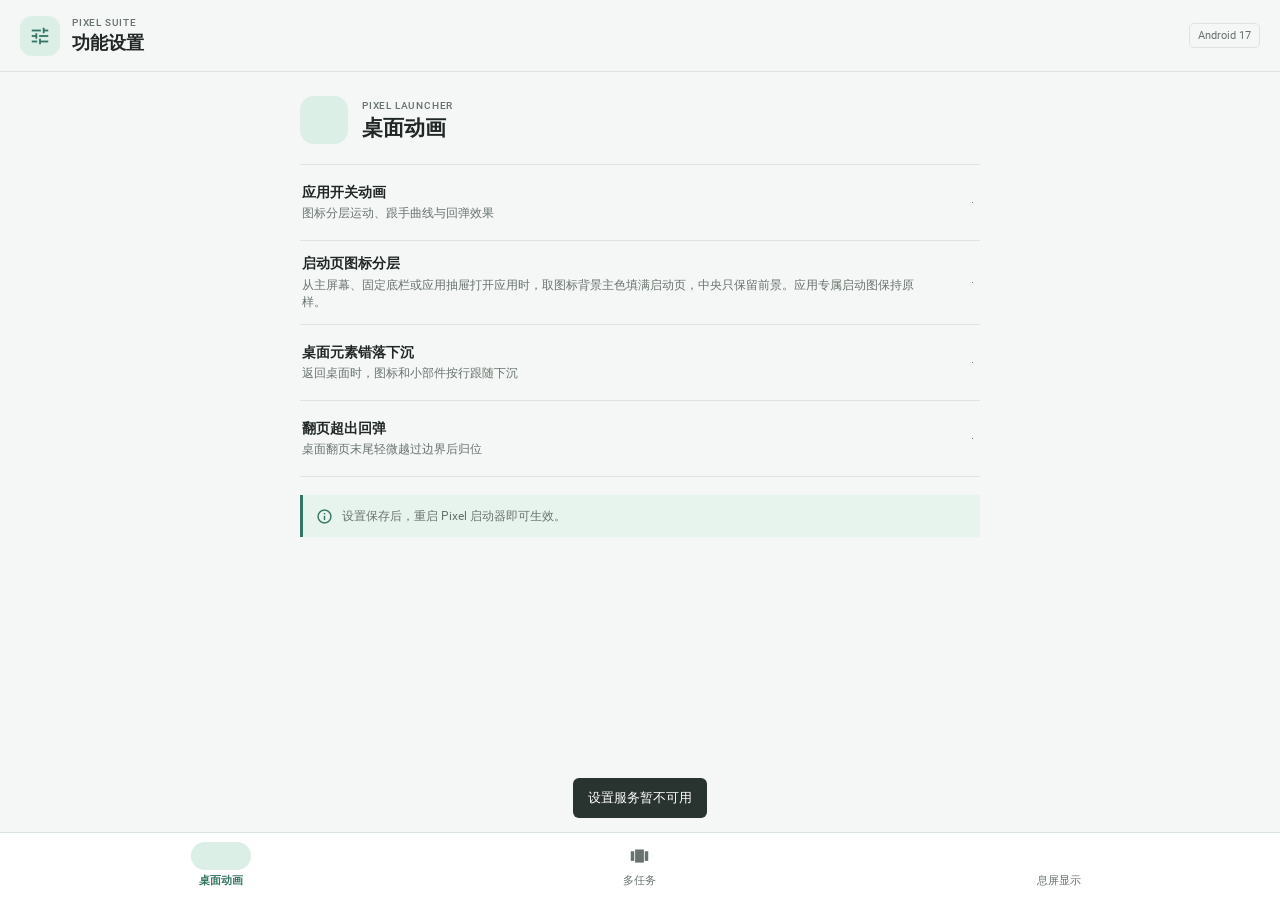
==== pixel-suite/assets/suite/index.html @ f2c78d24 "Publish Pixel Motion Suite 2.3.14 under Apache-2.0" ====
<!doctype html>
<html lang="zh-CN">
<head>
  <meta charset="utf-8">
  <meta name="viewport" content="width=device-width, initial-scale=1, viewport-fit=cover">
  <meta name="color-scheme" content="light dark">
  <title>Pixel Suite</title>
  <link rel="stylesheet" href="file:///android_asset/css/mdui.min.css">
  <link rel="stylesheet" href="app.css">
</head>
<body class="mdui-theme-layout-auto mdui-theme-accent-teal">
  <header class="topbar">
    <div class="brand-mark" aria-hidden="true"><i class="mdui-icon material-icons">tune</i></div>
    <div class="topbar-copy">
      <div class="eyebrow">PIXEL SUITE</div>
      <h1>功能设置</h1>
    </div>
    <span class="build-tag">Android 17</span>
  </header>

  <main class="content" id="content">
    <section class="page is-active" id="page-motion" data-page="motion" aria-labelledby="motion-title">
      <div class="page-heading">
        <div class="page-icon motion-icon"><i class="mdui-icon material-icons" aria-hidden="true">animation</i></div>
        <div><p class="section-kicker">PIXEL LAUNCHER</p><h2 id="motion-title">桌面动画</h2></div>
      </div>
      <div class="settings-list">
        <div class="setting-row">
          <div class="setting-copy"><h3>应用开关动画</h3><p>图标分层运动、跟手曲线与回弹效果</p></div>
          <label class="mdui-switch switch-control"><input type="checkbox" data-feature="motion_icon_transition" aria-label="应用开关动画"><i class="mdui-switch-icon"></i></label>
        </div>
        <div class="setting-row">
          <div class="setting-copy"><h3>启动页图标分层</h3><p>从主屏幕、固定底栏或应用抽屉打开应用时，取图标背景主色填满启动页，中央只保留前景。应用专属启动图保持原样。</p></div>
          <label class="mdui-switch switch-control"><input type="checkbox" data-feature="motion_splash_layers" aria-label="启动页图标分层"><i class="mdui-switch-icon"></i></label>
        </div>
        <div class="setting-row">
          <div class="setting-copy"><h3>桌面元素错落下沉</h3><p>返回桌面时，图标和小部件按行跟随下沉</p></div>
          <label class="mdui-switch switch-control"><input type="checkbox" data-feature="motion_workspace_dip" aria-label="桌面元素错落下沉"><i class="mdui-switch-icon"></i></label>
        </div>
        <div class="setting-row">
          <div class="setting-copy"><h3>翻页超出回弹</h3><p>桌面翻页末尾轻微越过边界后归位</p></div>
          <label class="mdui-switch switch-control"><input type="checkbox" data-feature="motion_page_recoil" aria-label="翻页超出回弹"><i class="mdui-switch-icon"></i></label>
        </div>
      </div>
      <div class="restart-note"><i class="mdui-icon material-icons" aria-hidden="true">info_outline</i><span>设置保存后，重启 Pixel 启动器即可生效。</span></div>
    </section>

    <section class="page" id="page-recents" data-page="recents" aria-labelledby="recents-title" hidden>
      <div class="page-heading">
        <div class="page-icon recents-icon"><i class="mdui-icon material-icons" aria-hidden="true">view_carousel</i></div>
        <div><p class="section-kicker">OVERVIEW</p><h2 id="recents-title">多任务</h2></div>
      </div>
      <div class="settings-list">
        <div class="setting-row">
          <div class="setting-copy"><h3>多任务 Dock</h3><p>在多任务界面显示独立应用栏</p></div>
          <label class="mdui-switch switch-control"><input type="checkbox" data-feature="recents_overview_dock" aria-label="多任务 Dock"><i class="mdui-switch-icon"></i></label>
        </div>
        <div class="setting-row">
          <div class="setting-copy"><h3>从 Dock 启动小窗</h3><p>点击多任务 Dock 应用时调用小窗启动</p></div>
          <label class="mdui-switch switch-control"><input type="checkbox" data-feature="recents_float_launch" aria-label="从 Dock 启动小窗"><i class="mdui-switch-icon"></i></label>
        </div>
      </div>
      <div class="subsection-heading"><div><p class="section-kicker">APP SHORTCUTS</p><h3>应用建议</h3></div></div>
      <div class="setting-row custom-row">
        <div class="setting-copy"><h3>使用自选应用顺序</h3><p>按你选择的应用列表展示并轮换</p></div>
        <label class="mdui-switch switch-control"><input type="checkbox" id="custom-apps" aria-label="使用自选应用顺序"><i class="mdui-switch-icon"></i></label>
      </div>
      <button class="mdui-btn mdui-btn-raised picker-button" id="open-picker" type="button">
        <i class="mdui-icon material-icons" aria-hidden="true">format_list_numbered</i><span>选择应用与排序</span>
        <i class="mdui-icon material-icons trailing-icon" aria-hidden="true">chevron_right</i>
      </button>
      <div class="restart-note"><i class="mdui-icon material-icons" aria-hidden="true">info_outline</i><span>Dock 与卡片设置重启 Pixel 启动器后生效；小窗启动还需重启系统界面。</span></div>
    </section>

    <section class="page" id="page-aod" data-page="aod" aria-labelledby="aod-title" hidden>
      <div class="page-heading">
        <div class="page-icon aod-icon"><i class="mdui-icon material-icons" aria-hidden="true">bedtime</i></div>
        <div><p class="section-kicker">AMBIENT DISPLAY</p><h2 id="aod-title">息屏显示</h2></div>
      </div>
      <div class="settings-list">
        <div class="setting-row">
          <div class="setting-copy"><h3>全屏息屏壁纸</h3><p>锁屏或从黑屏抬手进入息屏显示时，壁纸可见后最多显示 10 秒。提前亮屏会取消计时。</p></div>
          <label class="mdui-switch switch-control"><input type="checkbox" data-feature="aod_restore_earth" aria-label="全屏息屏壁纸"><i class="mdui-switch-icon"></i></label>
        </div>
        <div class="setting-row">
          <div class="setting-copy"><h3>深色壁纸遮罩</h3><p>为息屏壁纸加上约 90% 的黑色遮罩；关闭后不额外压暗壁纸。</p></div>
          <label class="mdui-switch switch-control"><input type="checkbox" data-feature="aod_visibility" aria-label="深色壁纸遮罩"><i class="mdui-switch-icon"></i></label>
        </div>
        <div class="setting-row">
          <div class="setting-copy"><h3>提高息屏面板亮度</h3><p>仅在十秒全屏息显时提高内屏的亮度请求，不改变壁纸颜色。关闭后，下次息显恢复原亮度。</p></div>
          <label class="mdui-switch switch-control"><input type="checkbox" data-feature="aod_wallpaper_gain" aria-label="提高息屏面板亮度"><i class="mdui-switch-icon"></i></label>
        </div>
      </div>
      <p id="aod-status" role="status"></p>
      <div class="restart-note"><i class="mdui-icon material-icons" aria-hidden="true">info_outline</i><span>全屏壁纸只需在 LSPosed 勾选 Android 系统和系统界面，安装后重启一次。打开时同步开启系统常亮息屏；关闭后恢复普通息屏，不再计时。</span></div>
    </section>
  </main>

  <nav class="bottom-nav" aria-label="功能分类">
    <button class="nav-item is-selected" type="button" data-target="motion" aria-current="page">
      <span class="nav-icon"><i class="mdui-icon material-icons" aria-hidden="true">animation</i></span><span>桌面动画</span>
    </button>
    <button class="nav-item" type="button" data-target="recents">
      <span class="nav-icon"><i class="mdui-icon material-icons" aria-hidden="true">view_carousel</i></span><span>多任务</span>
    </button>
    <button class="nav-item" type="button" data-target="aod">
      <span class="nav-icon"><i class="mdui-icon material-icons" aria-hidden="true">bedtime</i></span><span>息屏显示</span>
    </button>
  </nav>
  <div class="snackbar" id="snackbar" role="status" aria-live="polite"></div>
  <script src="file:///android_asset/js/mdui.min.js"></script>
  <script src="app.js"></script>
</body>
</html>
---- pixel-suite/assets/suite/app.css ----
@font-face {
  font-family: Roboto;
  src: url("../fonts/roboto/Roboto-Regular.woff2") format("woff2");
  font-style: normal;
  font-weight: 400;
  font-display: swap;
}
@font-face {
  font-family: Roboto;
  src: url("../fonts/roboto/Roboto-Medium.woff2") format("woff2");
  font-style: normal;
  font-weight: 500 700;
  font-display: swap;
}
@font-face {
  font-family: "Material Icons";
  src: url("../icons/material-icons/MaterialIcons-Regular.woff2") format("woff2");
  font-style: normal;
  font-weight: 400;
  font-display: block;
}

:root {
  color-scheme: light dark;
  --surface: #f4f7f5;
  --raised: #ffffff;
  --text: #202724;
  --muted: #69736e;
  --line: #dce4df;
  --accent: #347563;
  --accent-soft: #dcefe7;
  --motion: #287c72;
  --recents: #516e9d;
  --aod: #a45c43;
  --safe-top: env(safe-area-inset-top, 0px);
  --safe-bottom: env(safe-area-inset-bottom, 0px);
}

@media (prefers-color-scheme: dark) {
  :root {
    --surface: #151a18;
    --raised: #202724;
    --text: #e7eeea;
    --muted: #a3b0a9;
    --line: #37423c;
    --accent: #95d4bf;
    --accent-soft: #2b4038;
    --motion: #83d1c4;
    --recents: #a5bce6;
    --aod: #e6a88f;
  }
}

* { box-sizing: border-box; }
html, body { width: 100%; min-height: 100%; margin: 0; }
body {
  min-height: 100vh;
  background: var(--surface);
  color: var(--text);
  font-family: Roboto, "Noto Sans CJK SC", "Microsoft YaHei", sans-serif;
  -webkit-font-smoothing: antialiased;
}
button { font: inherit; }
.mdui-icon { font-family: "Material Icons", "material-icons", sans-serif; font-weight: normal; font-style: normal; line-height: 1; letter-spacing: normal; text-transform: none; display: inline-block; white-space: nowrap; word-wrap: normal; direction: ltr; -webkit-font-feature-settings: "liga"; -webkit-font-smoothing: antialiased; }

.topbar {
  position: sticky;
  top: 0;
  z-index: 2;
  display: flex;
  min-height: 72px;
  align-items: center;
  gap: 12px;
  padding: calc(10px + var(--safe-top)) 20px 10px;
  border-bottom: 1px solid var(--line);
  background: color-mix(in srgb, var(--surface) 94%, transparent);
  backdrop-filter: blur(14px);
}
.brand-mark { display: grid; width: 40px; height: 40px; place-items: center; border-radius: 12px; background: var(--accent-soft); color: var(--accent); }
.brand-mark .mdui-icon { font-size: 22px; }
.topbar-copy { flex: 1; min-width: 0; }
.eyebrow, .section-kicker { margin: 0; color: var(--muted); font-size: 10px; font-weight: 700; line-height: 1.4; letter-spacing: .08em; }
h1, h2, h3, p { margin: 0; }
h1 { margin-top: 1px; font-size: 18px; font-weight: 600; line-height: 1.3; }
.build-tag { padding: 5px 8px; border: 1px solid var(--line); border-radius: 5px; color: var(--muted); font-size: 11px; }

.content { width: min(100%, 720px); min-height: calc(100vh - 150px); margin: 0 auto; padding: 24px 20px calc(112px + var(--safe-bottom)); }
.page[hidden] { display: none; }
.page { animation: page-in .18s ease-out both; }
@keyframes page-in { from { opacity: .65; transform: translateY(4px); } to { opacity: 1; transform: translateY(0); } }
.page-heading { display: flex; align-items: center; gap: 14px; margin: 0 0 20px; }
.page-icon { display: grid; width: 48px; height: 48px; flex: 0 0 auto; place-items: center; border-radius: 14px; background: var(--accent-soft); color: var(--accent); }
.page-icon .mdui-icon { font-size: 25px; }
.motion-icon { color: var(--motion); }
.recents-icon { color: var(--recents); background: color-mix(in srgb, var(--recents) 13%, var(--raised)); }
.aod-icon { color: var(--aod); background: color-mix(in srgb, var(--aod) 13%, var(--raised)); }
.page-heading h2 { margin-top: 2px; font-size: 21px; font-weight: 600; line-height: 1.25; }
.settings-list { border-top: 1px solid var(--line); }
.setting-row { display: flex; min-height: 76px; align-items: center; gap: 16px; padding: 13px 2px; border-bottom: 1px solid var(--line); }
.setting-row.is-disabled { opacity: .48; }
.setting-copy { min-width: 0; flex: 1; }
.setting-copy h3 { font-size: 14px; font-weight: 600; line-height: 1.4; }
.setting-copy p { margin-top: 3px; color: var(--muted); font-size: 12px; line-height: 1.45; }
.switch-control { display: flex; width: 44px; height: 32px; flex: 0 0 auto; align-items: center; justify-content: flex-end; margin: 0 2px 0 0; }
.switch-control input { width: 1px; height: 1px; }
.mdui-switch-icon { border-color: var(--muted); }
.mdui-theme-accent-teal .switch-control input[type="checkbox"]:checked + .mdui-switch-icon { background: color-mix(in srgb, var(--accent) 45%, var(--raised)); border-color: var(--accent); }
.mdui-theme-accent-teal .switch-control input[type="checkbox"]:checked + .mdui-switch-icon::before { background: var(--accent); }
.switch-control input:focus-visible + .mdui-switch-icon { outline: 2px solid var(--accent); outline-offset: 3px; }
.restart-note { display: flex; align-items: flex-start; gap: 9px; margin-top: 18px; padding: 12px 13px; border-left: 3px solid var(--accent); background: color-mix(in srgb, var(--accent-soft) 55%, var(--surface)); color: var(--muted); font-size: 12px; line-height: 1.5; }
.restart-note .mdui-icon { flex: 0 0 auto; margin-top: 1px; color: var(--accent); font-size: 17px; }
.subsection-heading { display: flex; align-items: center; justify-content: space-between; margin: 24px 2px 4px; }
.subsection-heading h3 { margin-top: 2px; font-size: 16px; font-weight: 600; }
.custom-row { border-top: 1px solid var(--line); }
.picker-button { display: flex; width: 100%; min-height: 48px; align-items: center; gap: 10px; margin-top: 14px; padding: 0 14px; border-radius: 7px; background: var(--raised); color: var(--text); text-align: left; text-transform: none; box-shadow: none; }
.picker-button .mdui-icon { color: var(--accent); font-size: 20px; }
.picker-button span { flex: 1; font-size: 13px; font-weight: 600; }
.picker-button .trailing-icon { color: var(--muted); font-size: 21px; }
.picker-button:active { background: var(--accent-soft); }

.bottom-nav { position: fixed; z-index: 4; right: 0; bottom: 0; left: 0; display: grid; grid-template-columns: repeat(3, 1fr); min-height: calc(68px + var(--safe-bottom)); padding: 7px 12px calc(7px + var(--safe-bottom)); border-top: 1px solid var(--line); background: color-mix(in srgb, var(--raised) 96%, transparent); backdrop-filter: blur(16px); }
.nav-item { display: grid; min-width: 0; grid-template-rows: 30px 17px; justify-items: center; align-content: center; gap: 2px; padding: 2px 4px; border: 0; border-radius: 7px; background: transparent; color: var(--muted); cursor: pointer; font-size: 11px; line-height: 1.2; }
.nav-icon { display: grid; width: 60px; height: 28px; place-items: center; border-radius: 14px; transition: background .15s ease, color .15s ease; }
.nav-icon .mdui-icon { font-size: 21px; }
.nav-item.is-selected { color: var(--accent); font-weight: 600; }
.nav-item.is-selected .nav-icon { background: var(--accent-soft); }
.nav-item:focus-visible { outline: 2px solid var(--accent); outline-offset: -2px; }
.snackbar { position: fixed; z-index: 6; right: 18px; bottom: calc(82px + var(--safe-bottom)); left: 18px; width: fit-content; max-width: min(500px, calc(100% - 36px)); margin: 0 auto; padding: 11px 15px; border-radius: 6px; background: #29332f; color: #fff; font-size: 13px; line-height: 1.4; opacity: 0; pointer-events: none; transform: translateY(8px); transition: opacity .18s ease, transform .18s ease; }
.snackbar.is-visible { opacity: 1; transform: translateY(0); }

@media (max-width: 380px) {
  .content { padding-right: 16px; padding-left: 16px; }
  .topbar { padding-right: 16px; padding-left: 16px; }
  .setting-row { gap: 10px; }
  .setting-copy h3 { font-size: 13px; }
  .setting-copy p { font-size: 11px; }
}
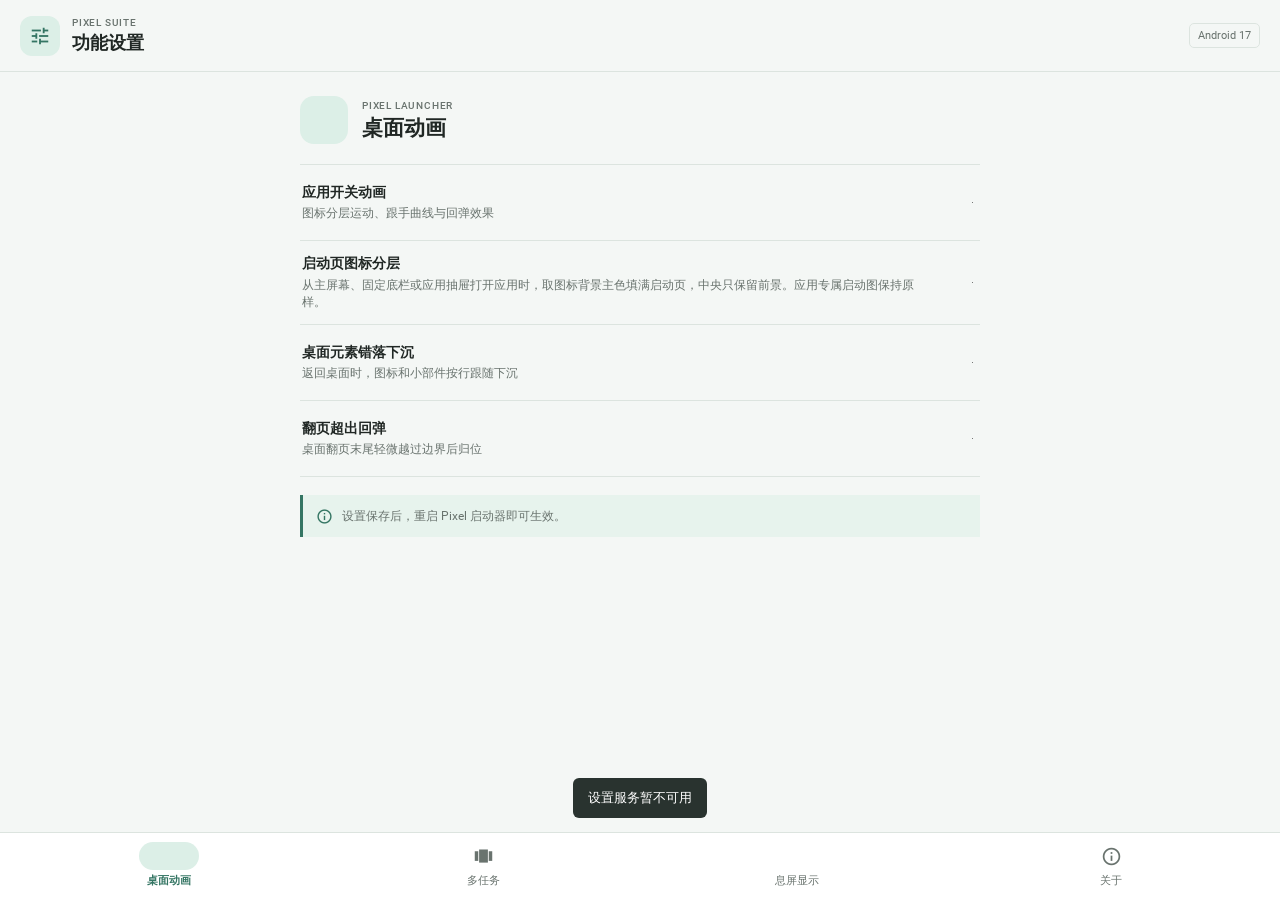
==== commit 02f66144: "Add an About page with project and Coolapk links" ====
--- a/pixel-suite/assets/suite/index.html
+++ b/pixel-suite/assets/suite/index.html
@@ -94,6 +94,22 @@
       <p id="aod-status" role="status"></p>
       <div class="restart-note"><i class="mdui-icon material-icons" aria-hidden="true">info_outline</i><span>全屏壁纸只需在 LSPosed 勾选 Android 系统和系统界面，安装后重启一次。打开时同步开启系统常亮息屏；关闭后恢复普通息屏，不再计时。</span></div>
     </section>
+    <section class="page" id="page-about" data-page="about" aria-labelledby="about-title" hidden>
+      <div class="page-heading">
+        <div class="page-icon"><i class="mdui-icon material-icons" aria-hidden="true">info_outline</i></div>
+        <h2 id="about-title">关于</h2>
+      </div>
+      <div class="settings-list">
+        <a class="setting-row about-link" href="https://github.com/PoweredBySaintDiana/PixelMotionSuite">
+          <div class="setting-copy"><h3>项目主页</h3><p>GitHub · PoweredBySaintDiana/PixelMotionSuite</p></div>
+          <i class="mdui-icon material-icons" aria-hidden="true">open_in_new</i>
+        </a>
+        <a class="setting-row about-link" href="https://www.coolapk.com/u/39629892">
+          <div class="setting-copy"><h3>作者的酷安主页</h3><p>酷安 · UID 39629892</p></div>
+          <i class="mdui-icon material-icons" aria-hidden="true">open_in_new</i>
+        </a>
+      </div>
+    </section>
   </main>
 
   <nav class="bottom-nav" aria-label="功能分类">
@@ -106,6 +122,9 @@
     <button class="nav-item" type="button" data-target="aod">
       <span class="nav-icon"><i class="mdui-icon material-icons" aria-hidden="true">bedtime</i></span><span>息屏显示</span>
     </button>
+    <button class="nav-item" type="button" data-target="about">
+      <span class="nav-icon"><i class="mdui-icon material-icons" aria-hidden="true">info_outline</i></span><span>关于</span>
+    </button>
   </nav>
   <div class="snackbar" id="snackbar" role="status" aria-live="polite"></div>
   <script src="file:///android_asset/js/mdui.min.js"></script>
--- a/pixel-suite/assets/suite/app.css
+++ b/pixel-suite/assets/suite/app.css
@@ -101,6 +101,10 @@
 .setting-copy { min-width: 0; flex: 1; }
 .setting-copy h3 { font-size: 14px; font-weight: 600; line-height: 1.4; }
 .setting-copy p { margin-top: 3px; color: var(--muted); font-size: 12px; line-height: 1.45; }
+.about-link { color: var(--text); text-decoration: none; overflow-wrap: anywhere; }
+.about-link .mdui-icon { flex: 0 0 auto; color: var(--accent); font-size: 20px; }
+.about-link:active { background: var(--accent-soft); }
+.about-link:focus-visible { outline: 2px solid var(--accent); outline-offset: -2px; }
 .switch-control { display: flex; width: 44px; height: 32px; flex: 0 0 auto; align-items: center; justify-content: flex-end; margin: 0 2px 0 0; }
 .switch-control input { width: 1px; height: 1px; }
 .mdui-switch-icon { border-color: var(--muted); }
@@ -118,7 +122,7 @@
 .picker-button .trailing-icon { color: var(--muted); font-size: 21px; }
 .picker-button:active { background: var(--accent-soft); }
 
-.bottom-nav { position: fixed; z-index: 4; right: 0; bottom: 0; left: 0; display: grid; grid-template-columns: repeat(3, 1fr); min-height: calc(68px + var(--safe-bottom)); padding: 7px 12px calc(7px + var(--safe-bottom)); border-top: 1px solid var(--line); background: color-mix(in srgb, var(--raised) 96%, transparent); backdrop-filter: blur(16px); }
+.bottom-nav { position: fixed; z-index: 4; right: 0; bottom: 0; left: 0; display: grid; grid-template-columns: repeat(4, minmax(0, 1fr)); min-height: calc(68px + var(--safe-bottom)); padding: 7px 12px calc(7px + var(--safe-bottom)); border-top: 1px solid var(--line); background: color-mix(in srgb, var(--raised) 96%, transparent); backdrop-filter: blur(16px); }
 .nav-item { display: grid; min-width: 0; grid-template-rows: 30px 17px; justify-items: center; align-content: center; gap: 2px; padding: 2px 4px; border: 0; border-radius: 7px; background: transparent; color: var(--muted); cursor: pointer; font-size: 11px; line-height: 1.2; }
 .nav-icon { display: grid; width: 60px; height: 28px; place-items: center; border-radius: 14px; transition: background .15s ease, color .15s ease; }
 .nav-icon .mdui-icon { font-size: 21px; }
